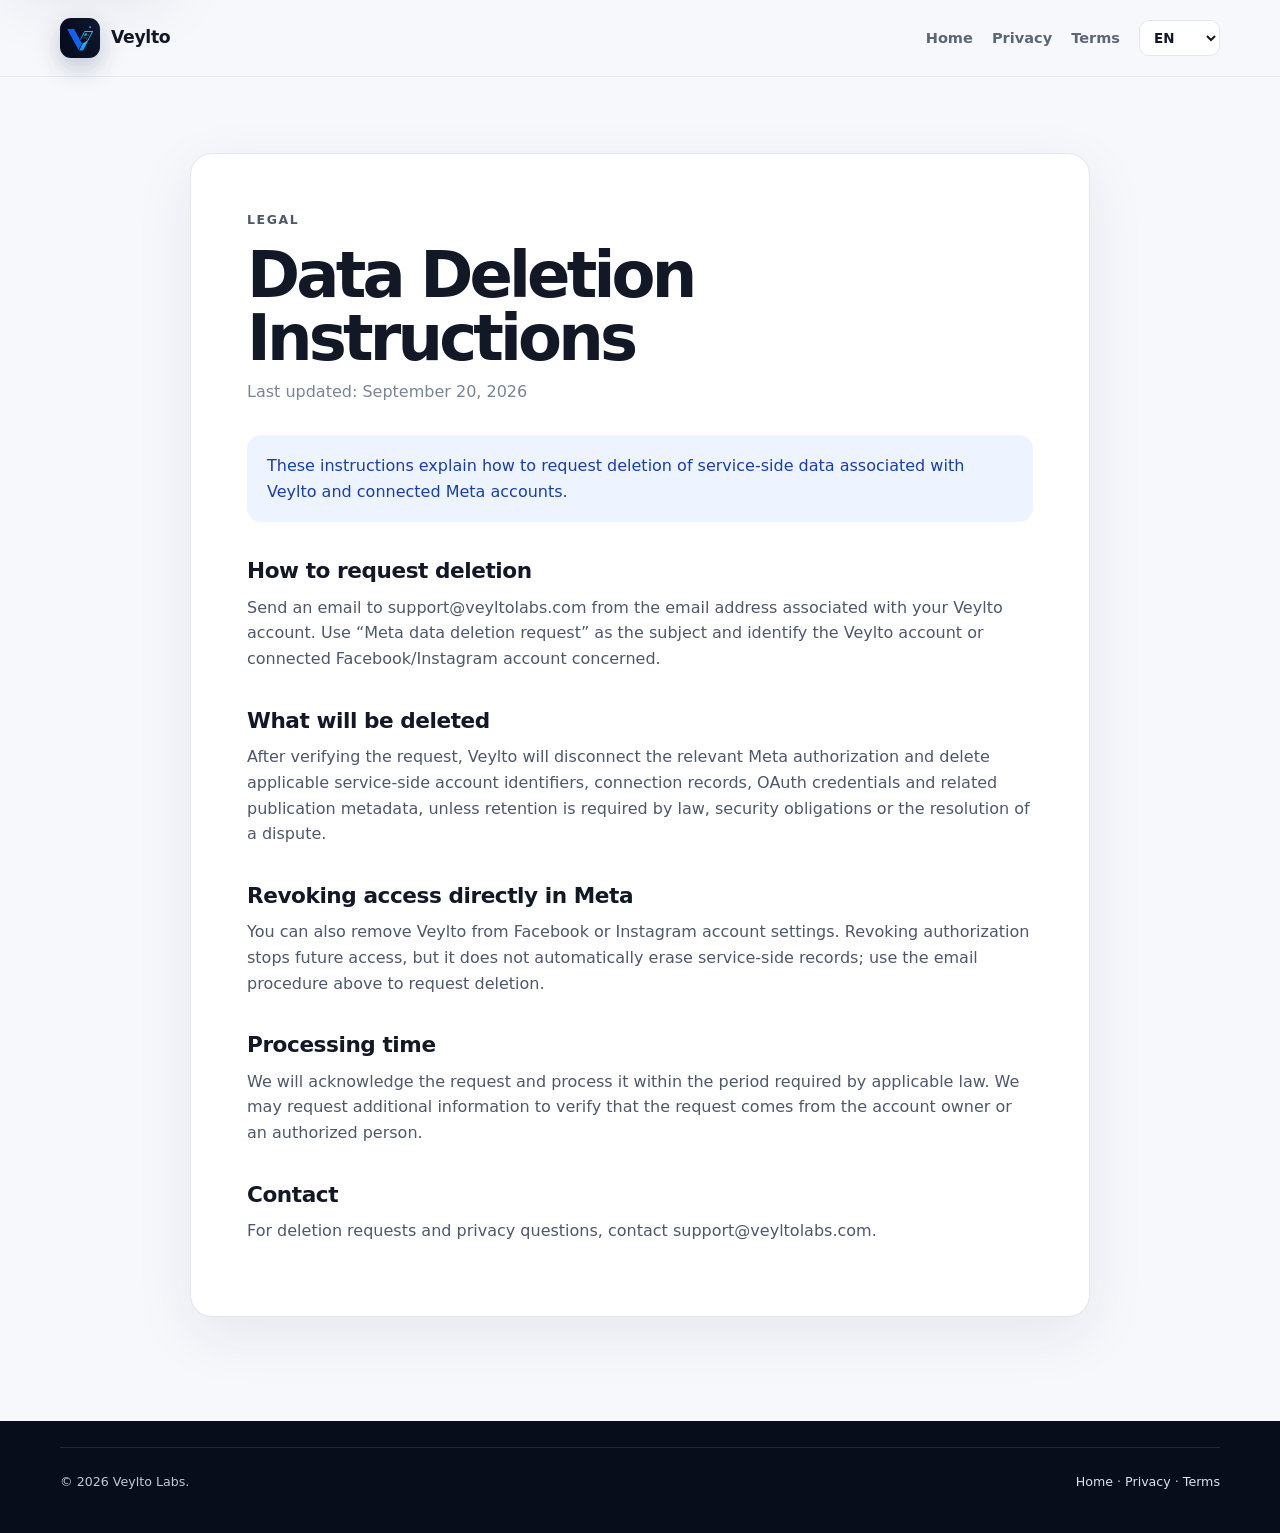
==== data-deletion/index.html @ 132d624b "feat(legal): add Meta data deletion page" ====
<!doctype html>
<html lang="en">
<head>
  <meta charset="utf-8">
  <meta name="viewport" content="width=device-width, initial-scale=1">
  <meta name="description" content="Veylto data deletion instructions.">
  <meta name="theme-color" content="#0b1224">
  <title>Data Deletion Instructions — Veylto</title>
  <link rel="icon" href="../assets/veylto_icon.png" type="image/png">
  <link rel="stylesheet" href="../styles.css">
  <link rel="stylesheet" href="../language.css">
</head>
<body data-legal-page="data-deletion">
  <a class="skip-link" href="#main" data-i18n="skip">Skip to content</a>
  <header class="site-header">
    <div class="container nav-wrap">
      <a class="brand" href="../index.html" aria-label="Veylto home"><img class="brand-logo" src="../assets/veylto_icon.png" alt=""><span>Veylto</span></a>
      <nav class="primary-nav legal-nav" aria-label="Legal navigation">
        <a href="../index.html" data-i18n="home">Home</a>
        <a href="../privacy.html" data-i18n="privacy">Privacy</a>
        <a href="../terms.html" data-i18n="terms">Terms</a>
        <label class="language-selector-wrap legal-language">
          <span class="sr-only" data-i18n="language">Language</span>
          <select id="language-selector" class="language-selector" aria-label="Language">
            <option value="en">EN</option><option value="it">IT</option><option value="es">ES</option><option value="fr">FR</option><option value="de">DE</option>
          </select>
        </label>
      </nav>
    </div>
  </header>
  <main id="main" class="legal-main">
    <article class="container legal-document">
      <p class="eyebrow" data-i18n="legal">Legal</p>
      <h1 data-i18n="data_title">Data Deletion Instructions</h1>
      <p class="legal-updated" data-i18n="updated">Last updated: September 20, 2026</p>
      <div class="notice"><span data-i18n="data_intro">These instructions explain how to request deletion of service-side data associated with Veylto and connected Meta accounts.</span></div>
      <h2 data-i18n="data_h1">How to request deletion</h2>
      <p data-i18n="data_p1">Send an email to support@veyltolabs.com from the email address associated with your Veylto account. Use “Meta data deletion request” as the subject and identify the Veylto account or connected Facebook/Instagram account concerned.</p>
      <h2 data-i18n="data_h2">What will be deleted</h2>
      <p data-i18n="data_p2">After verifying the request, Veylto will disconnect the relevant Meta authorization and delete applicable service-side account identifiers, connection records, OAuth credentials and related publication metadata, unless retention is required by law, security obligations or the resolution of a dispute.</p>
      <h2 data-i18n="data_h3">Revoking access directly in Meta</h2>
      <p data-i18n="data_p3">You can also remove Veylto from Facebook or Instagram account settings. Revoking authorization stops future access, but it does not automatically erase service-side records; use the email procedure above to request deletion.</p>
      <h2 data-i18n="data_h4">Processing time</h2>
      <p data-i18n="data_p4">We will acknowledge the request and process it within the period required by applicable law. We may request additional information to verify that the request comes from the account owner or an authorized person.</p>
      <h2 data-i18n="data_h5">Contact</h2>
      <p data-i18n="data_p5">For deletion requests and privacy questions, contact support@veyltolabs.com.</p>
    </article>
  </main>
  <footer class="site-footer compact-footer">
    <div class="container legal-footer"><p>© <span data-year>2026</span> Veylto Labs.</p><p><a href="../index.html" data-i18n="home">Home</a> · <a href="../privacy.html" data-i18n="privacy">Privacy</a> · <a href="../terms.html" data-i18n="terms">Terms</a></p></div>
  </footer>
  <script src="../meta-legal.js"></script>
</body>
</html>
---- styles.css ----
:root {
  --bg: #f7f8fc;
  --surface: #ffffff;
  --ink: #121826;
  --muted: #5d6678;
  --line: #e2e6ef;
  --brand: #2563ff;
  --brand-dark: #1749d7;
  --cyan: #22d3ee;
  --accent: #22c7a9;
  --dark: #0b1224;
  --dark-soft: #111b32;
  --shadow: 0 24px 70px rgba(30, 41, 59, .14);
  --radius: 22px;
  --container: 1160px;
}

* { box-sizing: border-box; }
html { scroll-behavior: smooth; }
body { margin: 0; font-family: Inter, ui-sans-serif, system-ui, -apple-system, BlinkMacSystemFont, "Segoe UI", sans-serif; color: var(--ink); background: var(--bg); line-height: 1.6; overflow-x: hidden; }
a { color: inherit; }
img, svg { max-width: 100%; }
.container { width: min(calc(100% - 40px), var(--container)); margin-inline: auto; }
.skip-link { position: fixed; left: 16px; top: -80px; z-index: 99; background: #fff; padding: 10px 14px; border-radius: 8px; box-shadow: var(--shadow); }
.skip-link:focus { top: 16px; }

.site-header { position: sticky; top: 0; z-index: 50; background: rgba(247,248,252,.9); backdrop-filter: blur(16px); border-bottom: 1px solid rgba(226,230,239,.8); }
.nav-wrap { min-height: 76px; display: flex; align-items: center; justify-content: space-between; gap: 20px; }
.brand { display: inline-flex; align-items: center; gap: 11px; flex: 0 0 auto; font-size: 1.08rem; font-weight: 800; text-decoration: none; letter-spacing: -.02em; }
.brand-logo { width: 40px; height: 40px; flex: 0 0 40px; border-radius: 11px; object-fit: cover; box-shadow: 0 10px 24px rgba(12,33,82,.24); }
.primary-nav { display: flex; align-items: center; justify-content: flex-end; gap: 19px; min-width: 0; }
.primary-nav a { color: var(--muted); font-size: .91rem; font-weight: 680; text-decoration: none; white-space: nowrap; }
.primary-nav a:hover, .primary-nav a:focus-visible { color: var(--brand-dark); }
.menu-button { display: none; border: 1px solid var(--line); background: #fff; color: var(--ink); padding: 8px 12px; border-radius: 10px; font: inherit; font-weight: 700; }

.hero { position: relative; overflow: hidden; padding: 92px 0 86px; background: radial-gradient(circle at 76% 18%, rgba(37,99,255,.18), transparent 34%), radial-gradient(circle at 20% 78%, rgba(34,211,238,.11), transparent 26%); }
.hero::before { content: ""; position: absolute; inset: 0; background-image: linear-gradient(rgba(18,24,38,.035) 1px, transparent 1px), linear-gradient(90deg, rgba(18,24,38,.035) 1px, transparent 1px); background-size: 42px 42px; mask-image: linear-gradient(to bottom, #000, transparent 88%); pointer-events: none; }
.hero-grid { position: relative; display: grid; grid-template-columns: minmax(0,.94fr) minmax(0,1.06fr); align-items: center; gap: 58px; }
.hero-copy, .product-frame, .security-grid > *, .principles-grid > * { min-width: 0; }
.eyebrow { margin: 0 0 14px; color: var(--brand-dark); font-weight: 850; font-size: .78rem; letter-spacing: .13em; text-transform: uppercase; }
h1, h2, h3, p { margin-top: 0; }
h1 { max-width: 760px; margin-bottom: 24px; font-size: clamp(3rem, 5.7vw, 5.45rem); line-height: .98; letter-spacing: -.06em; }
h2 { margin-bottom: 18px; font-size: clamp(2rem, 4vw, 3.55rem); line-height: 1.05; letter-spacing: -.045em; }
h3 { margin-bottom: 10px; font-size: 1.18rem; letter-spacing: -.02em; }
.hero-text { max-width: 650px; margin-bottom: 32px; color: var(--muted); font-size: 1.13rem; }
.hero-actions { display: flex; flex-wrap: wrap; gap: 12px; }
.button { display: inline-flex; align-items: center; justify-content: center; min-height: 48px; padding: 0 20px; border-radius: 13px; text-decoration: none; font-weight: 800; transition: transform .18s ease, box-shadow .18s ease, background .18s ease; }
.button:hover { transform: translateY(-2px); }
.button-primary { color: #fff; background: linear-gradient(135deg, var(--brand), #14b8e6); box-shadow: 0 14px 30px rgba(37,99,255,.25); }
.button-primary:hover { background: linear-gradient(135deg, var(--brand-dark), #0891b2); }
.button-secondary { color: var(--ink); background: rgba(255,255,255,.8); border: 1px solid var(--line); }
.availability { display: flex; align-items: center; gap: 9px; margin: 24px 0 0; color: var(--muted); font-size: .9rem; }
.status-dot { width: 8px; height: 8px; flex: 0 0 8px; border-radius: 50%; background: var(--accent); box-shadow: 0 0 0 5px rgba(34,199,169,.12); }

.product-frame { transform: perspective(1100px) rotateY(-3deg) rotateX(1.2deg); overflow: hidden; border: 1px solid rgba(255,255,255,.9); border-radius: 24px; background: #fff; box-shadow: 0 36px 90px rgba(20,33,68,.23); }
.window-bar { height: 48px; display: flex; align-items: center; gap: 7px; padding: 0 16px; color: #788196; background: #fbfbfd; border-bottom: 1px solid #e9ebf1; font-size: .72rem; }
.window-bar span { width: 9px; height: 9px; border-radius: 50%; background: #dfe3eb; }
.window-bar strong { margin-left: 8px; font-weight: 750; }
.app-shell { min-height: 478px; display: grid; grid-template-columns: 64px minmax(0,1fr); background: #f3f5f9; }
.mock-sidebar { display: flex; flex-direction: column; align-items: center; gap: 17px; padding: 18px 0; background: var(--dark); }
.mock-logo { width: 32px; height: 32px; margin-bottom: 10px; border-radius: 9px; object-fit: cover; }
.mock-sidebar i { width: 24px; height: 7px; border-radius: 5px; background: #344055; }
.mock-sidebar i.active { background: linear-gradient(90deg, #2563ff, #22d3ee); }
.mock-main { min-width: 0; padding: 24px; }
.mock-heading { display: flex; align-items: center; justify-content: space-between; gap: 16px; margin-bottom: 20px; }
.mock-heading small, .metric-row small, .chart-title small { display: block; color: #8a92a3; font-size: .58rem; letter-spacing: .07em; }
.mock-heading b { display: block; font-size: 1rem; }
.mock-heading > span { flex: 0 0 auto; padding: 5px 9px; border-radius: 999px; color: #a44800; background: #fff0dc; font-size: .58rem; font-weight: 850; }
.metric-row { display: grid; grid-template-columns: repeat(3,minmax(0,1fr)); gap: 10px; }
.metric-row article, .ai-result-card, .review-strip { border: 1px solid #e7eaf0; border-radius: 13px; background: #fff; }
.metric-row article { min-width: 0; padding: 13px; }
.metric-row strong { display: block; margin: 5px 0; font-size: 1.15rem; }
.metric-row em { color: #8a92a3; font-size: .55rem; font-style: normal; }
.ai-result-card { margin-top: 12px; padding: 15px; }
.chart-title { display: flex; justify-content: space-between; gap: 12px; font-size: .7rem; }
.chart-title small { text-align: right; }
.ai-result-title { margin-top: 15px; color: #182033; font-size: .84rem; font-weight: 800; }
.tag-row { display: flex; gap: 7px; margin-top: 12px; }
.tag-row i { width: 58px; height: 18px; border-radius: 999px; background: linear-gradient(90deg, rgba(37,99,255,.16), rgba(34,211,238,.16)); }
.ai-result-lines { display: grid; gap: 8px; margin-top: 15px; }
.ai-result-lines span { height: 9px; border-radius: 999px; background: #e9edf4; }
.ai-result-lines span:nth-child(2) { width: 90%; }
.ai-result-lines span:nth-child(3) { width: 72%; }
.review-strip { display: flex; align-items: center; justify-content: space-between; gap: 14px; margin-top: 12px; padding: 13px 14px; color: #4e586b; font-size: .62rem; }
.review-strip b { flex: 0 0 auto; color: #087765; }

.section { padding: 104px 0; }
.section-heading { max-width: 790px; margin-bottom: 46px; }
.section-heading > p:last-child { max-width: 690px; color: var(--muted); font-size: 1.06rem; }
.ai-workflow-section { background: #fff; }
.workflow-grid { display: grid; grid-template-columns: repeat(4,minmax(0,1fr)); gap: 16px; }
.workflow-step { min-width: 0; padding: 26px; border: 1px solid var(--line); border-radius: 19px; background: linear-gradient(180deg,#fff,#f8faff); box-shadow: 0 14px 38px rgba(30,41,59,.05); }
.workflow-step > span { display: inline-flex; margin-bottom: 30px; color: var(--brand); font-size: .73rem; font-weight: 900; letter-spacing: .12em; }
.workflow-step p { margin-bottom: 0; color: var(--muted); }
.provider-note { margin-top: 20px; padding: 19px 22px; border: 1px solid rgba(37,99,255,.18); border-radius: 16px; color: #34405a; background: linear-gradient(90deg,rgba(37,99,255,.07),rgba(34,211,238,.07)); }
.provider-note strong { color: #173eaf; }
.product-section { background: var(--bg); }
.feature-grid { display: grid; grid-template-columns: repeat(3,minmax(0,1fr)); gap: 18px; }
.feature-card { min-width: 0; min-height: 225px; padding: 28px; border: 1px solid var(--line); border-radius: var(--radius); background: rgba(255,255,255,.9); box-shadow: 0 14px 40px rgba(30,41,59,.055); }
.feature-number { display: inline-flex; margin-bottom: 34px; color: var(--brand); font-size: .72rem; font-weight: 900; letter-spacing: .12em; }
.feature-card p { margin-bottom: 0; color: var(--muted); }

.section-dark { color: #fff; background: var(--dark); }
.section-dark .eyebrow { color: #53d8ff; }
.principles-grid { display: grid; grid-template-columns: minmax(0,.9fr) minmax(0,1.1fr); gap: 80px; }
.principle-list { display: grid; gap: 0; }
.principle-list article { padding: 0 0 26px; margin-bottom: 26px; border-bottom: 1px solid rgba(255,255,255,.12); }
.principle-list article:last-child { margin-bottom: 0; border-bottom: 0; }
.principle-list p { margin-bottom: 0; color: #b8c0cf; }

.security-grid { display: grid; grid-template-columns: minmax(0,1fr) minmax(0,1fr); gap: 54px; align-items: start; }
.security-card { min-width: 0; padding: 40px; border-radius: var(--radius); background: #fff; box-shadow: var(--shadow); }
.security-card p:not(.eyebrow) { color: var(--muted); }
.text-link { color: var(--brand-dark); font-weight: 800; text-decoration: none; }
.checklist { display: grid; gap: 16px; min-width: 0; }
.checklist > div { display: grid; grid-template-columns: 42px minmax(0,1fr); align-items: start; gap: 14px; min-width: 0; padding: 22px; border: 1px solid var(--line); border-radius: 16px; background: rgba(255,255,255,.75); }
.check-icon { width: 34px; height: 34px; display: grid; place-items: center; border-radius: 10px; color: #0b806a; background: #dff8f1; font-weight: 900; }
.checklist p { min-width: 0; margin: 0; color: var(--muted); overflow-wrap: anywhere; }
.checklist strong { color: var(--ink); }
.check-copy { display: inline; width: auto; height: auto; color: inherit; background: transparent; font-weight: 400; }

.cta-section { padding: 10px 0 104px; }
.cta-card { display: flex; align-items: center; justify-content: space-between; gap: 30px; padding: 50px; border-radius: 28px; color: #fff; background: linear-gradient(135deg,#1749d7,#2563ff 54%,#0891b2); box-shadow: 0 24px 70px rgba(37,99,255,.25); }
.cta-card .eyebrow { color: #c9f4ff; }
.cta-card h2 { max-width: 760px; margin-bottom: 12px; font-size: clamp(2rem,3.5vw,3.2rem); }
.cta-card p:last-child { max-width: 720px; margin-bottom: 0; color: #e3f7ff; }
.button-light { flex: 0 0 auto; color: var(--brand-dark); background: #fff; }

.site-footer { padding: 56px 0 28px; color: #c2c9d5; background: #070d1b; }
.footer-grid { display: flex; justify-content: space-between; gap: 40px; padding-bottom: 38px; }
.footer-brand { color: #fff; }
.footer-grid p { max-width: 470px; margin: 16px 0 0; }
.footer-links { display: flex; flex-wrap: wrap; gap: 22px; align-items: flex-start; }
.footer-links a, .legal-footer a { color: #dce2eb; text-decoration: none; }
.legal-footer { display: flex; justify-content: space-between; gap: 30px; padding-top: 24px; border-top: 1px solid rgba(255,255,255,.1); font-size: .79rem; }
.legal-footer p:first-child { max-width: 820px; }
.compact-footer { padding-top: 26px; }

.legal-main { padding: 76px 0 104px; }
.legal-document { max-width: 900px; padding: 56px; border: 1px solid var(--line); border-radius: var(--radius); background: #fff; box-shadow: 0 18px 60px rgba(30,41,59,.08); }
.legal-document h1 { margin-bottom: 10px; font-size: clamp(2.5rem,5vw,4.6rem); }
.legal-document h2 { margin-top: 38px; margin-bottom: 12px; font-size: 1.35rem; letter-spacing: -.02em; }
.legal-document p, .legal-document li { color: #4e586b; }
.legal-document a { color: var(--brand-dark); font-weight: 700; }
.legal-updated { margin-bottom: 30px; color: #7a8497 !important; }
.notice, .trademark-notice { padding: 18px 20px; border-radius: 14px; background: #eef4ff; color: #173eaf; }
.trademark-notice { margin-top: 42px; background: #f3f5f8; color: #586174; font-size: .9rem; }
.legal-language { margin-left: auto; }

@media (max-width: 1080px) {
  .menu-button { display: inline-flex; }
  .primary-nav:not(.legal-nav) { position: absolute; left: 20px; right: 20px; top: 76px; display: none; flex-direction: column; align-items: stretch; gap: 0; padding: 10px; border: 1px solid var(--line); border-radius: 14px; background: #fff; box-shadow: var(--shadow); }
  .primary-nav.is-open { display: flex; }
  .primary-nav:not(.legal-nav) a { padding: 11px 12px; }
  .hero-grid, .principles-grid, .security-grid { grid-template-columns: 1fr; }
  .hero-grid { gap: 54px; }
  .hero-copy { max-width: 800px; }
  .product-frame { transform: none; }
  .workflow-grid, .feature-grid { grid-template-columns: repeat(2,minmax(0,1fr)); }
  .cta-card { align-items: flex-start; flex-direction: column; }
}

@media (max-width: 720px) {
  .container { width: min(calc(100% - 28px), var(--container)); }
  .nav-wrap { min-height: 68px; }
  .primary-nav:not(.legal-nav) { left: 14px; right: 14px; top: 68px; }
  .legal-nav { gap: 10px; flex-wrap: wrap; justify-content: flex-end; }
  .hero { padding: 70px 0; }
  h1 { font-size: clamp(2.75rem,15vw,4.5rem); }
  .app-shell { grid-template-columns: 48px minmax(0,1fr); min-height: 430px; }
  .mock-main { padding: 14px; }
  .metric-row { grid-template-columns: 1fr; }
  .metric-row article:nth-child(n+2) { display: none; }
  .review-strip { align-items: flex-start; flex-direction: column; }
  .section { padding: 76px 0; }
  .workflow-grid, .feature-grid { grid-template-columns: 1fr; }
  .workflow-step, .feature-card { min-height: 0; }
  .cta-section { padding-bottom: 78px; }
  .cta-card, .security-card, .legal-document { padding: 28px; }
  .footer-grid, .legal-footer { flex-direction: column; }
  .legal-footer { gap: 8px; }
  .brand-logo { width: 36px; height: 36px; flex-basis: 36px; }
}
---- language.css ----
.sr-only {
  position: absolute;
  width: 1px;
  height: 1px;
  padding: 0;
  margin: -1px;
  overflow: hidden;
  clip: rect(0, 0, 0, 0);
  white-space: nowrap;
  border: 0;
}

.language-selector-wrap {
  display: inline-flex;
  align-items: center;
}

.language-selector {
  min-width: 62px;
  height: 36px;
  padding: 0 28px 0 10px;
  border: 1px solid var(--line);
  border-radius: 10px;
  color: var(--ink);
  background: #fff;
  font: inherit;
  font-size: .84rem;
  font-weight: 750;
  cursor: pointer;
}

.language-selector:hover,
.language-selector:focus-visible {
  border-color: var(--brand);
  outline: none;
}

@media (max-width: 720px) {
  .language-selector-wrap {
    width: 100%;
    padding: 8px 12px;
  }

  .language-selector {
    width: 100%;
  }
}
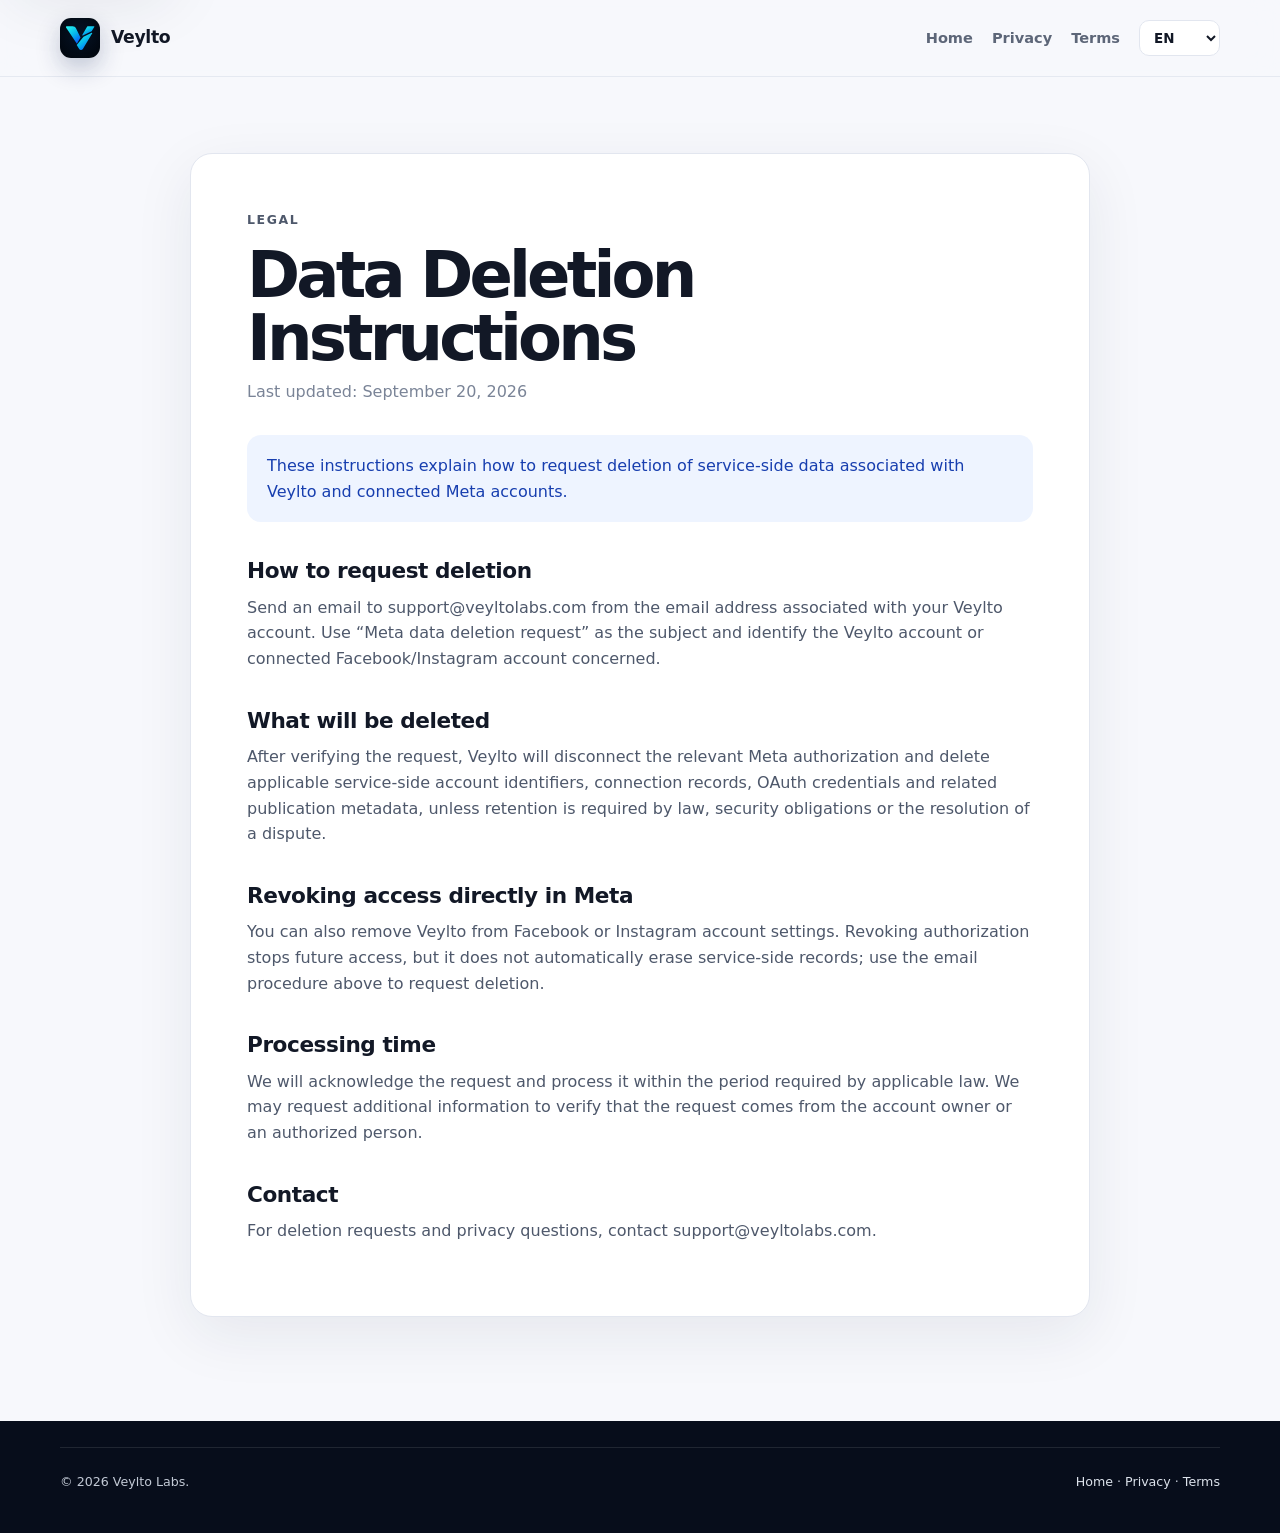
==== commit 50168037: "fix: use Veylto brand icon across site" ====
--- a/data-deletion/index.html
+++ b/data-deletion/index.html
@@ -6,7 +6,7 @@
   <meta name="description" content="Veylto data deletion instructions.">
   <meta name="theme-color" content="#0b1224">
   <title>Data Deletion Instructions — Veylto</title>
-  <link rel="icon" href="../assets/veylto_icon.png" type="image/png">
+  <link rel="icon" href="../../assets/favicon.svg" type="image/png">
   <link rel="stylesheet" href="../styles.css">
   <link rel="stylesheet" href="../language.css">
 </head>
@@ -14,7 +14,7 @@
   <a class="skip-link" href="#main" data-i18n="skip">Skip to content</a>
   <header class="site-header">
     <div class="container nav-wrap">
-      <a class="brand" href="../index.html" aria-label="Veylto home"><img class="brand-logo" src="../assets/veylto_icon.png" alt=""><span>Veylto</span></a>
+      <a class="brand" href="../index.html" aria-label="Veylto home"><img class="brand-logo" src="../../assets/favicon.svg" alt=""><span>Veylto</span></a>
       <nav class="primary-nav legal-nav" aria-label="Legal navigation">
         <a href="../index.html" data-i18n="home">Home</a>
         <a href="../privacy.html" data-i18n="privacy">Privacy</a>
